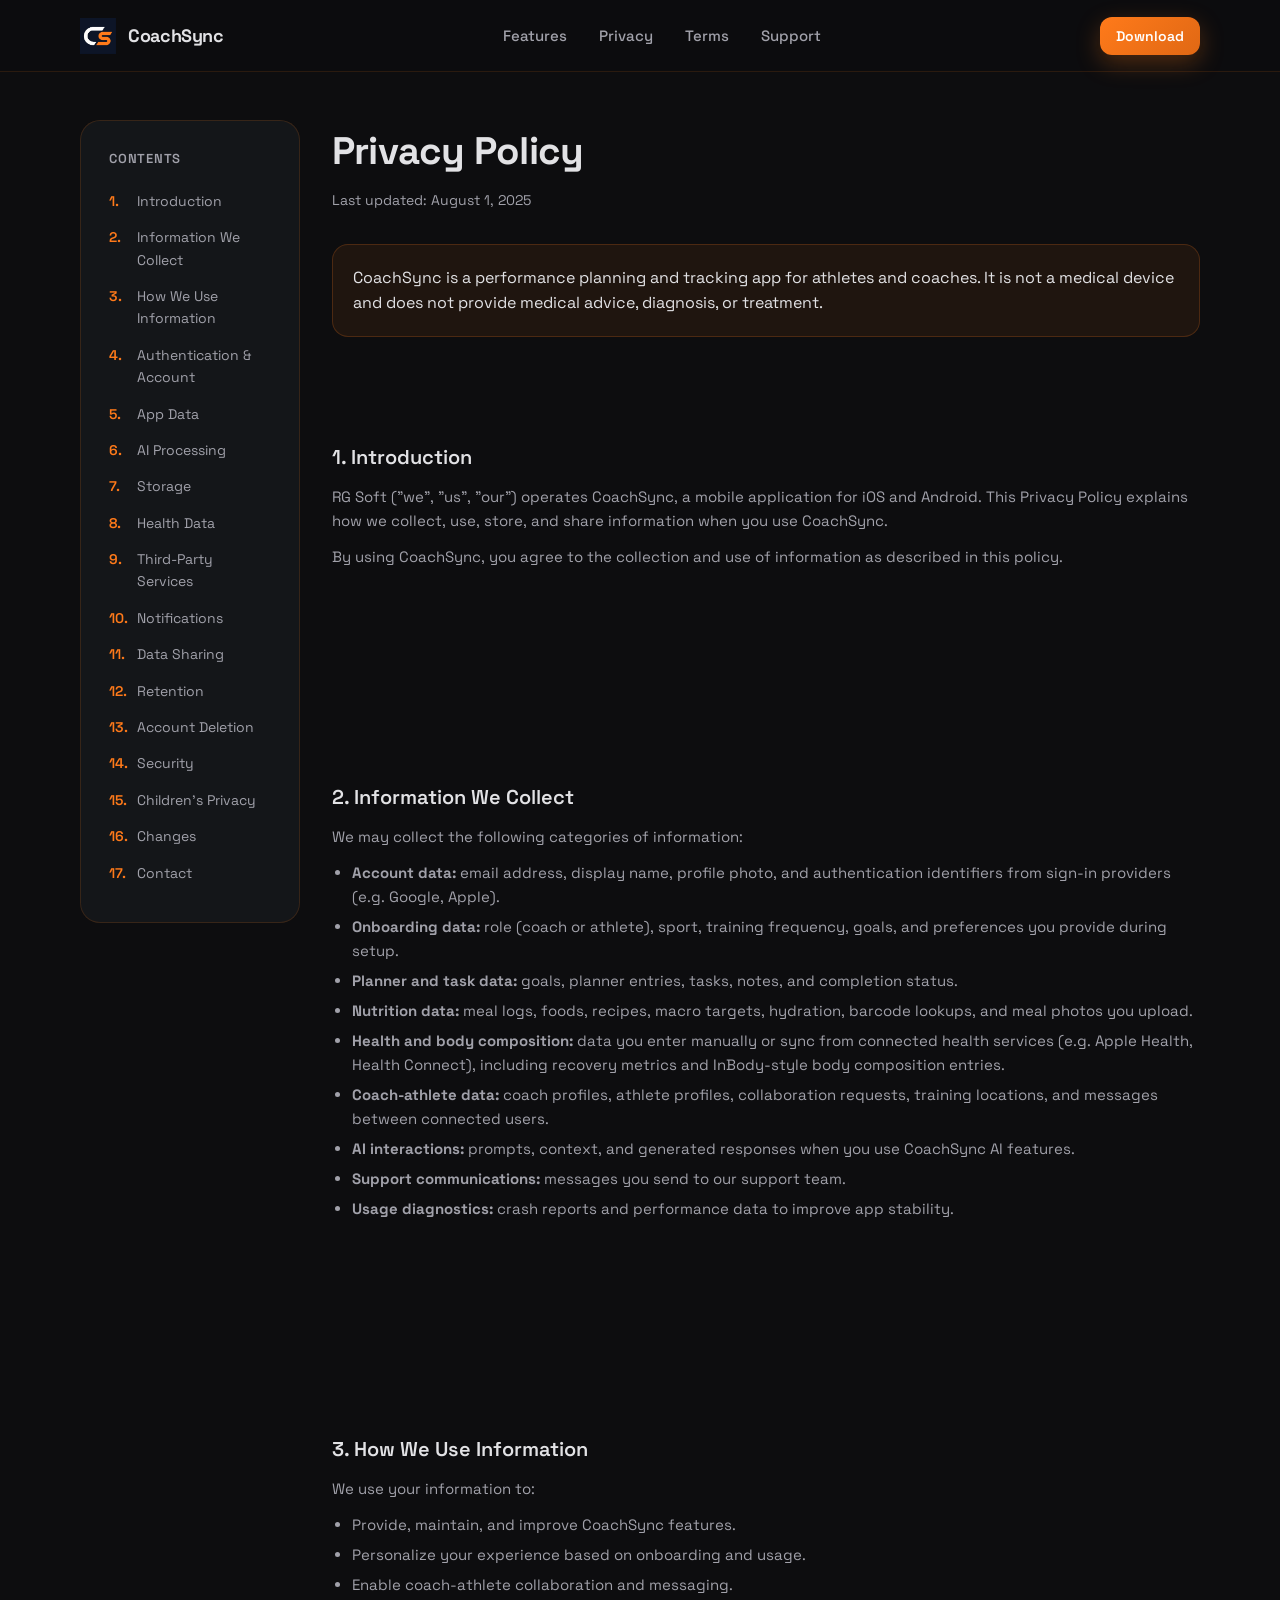
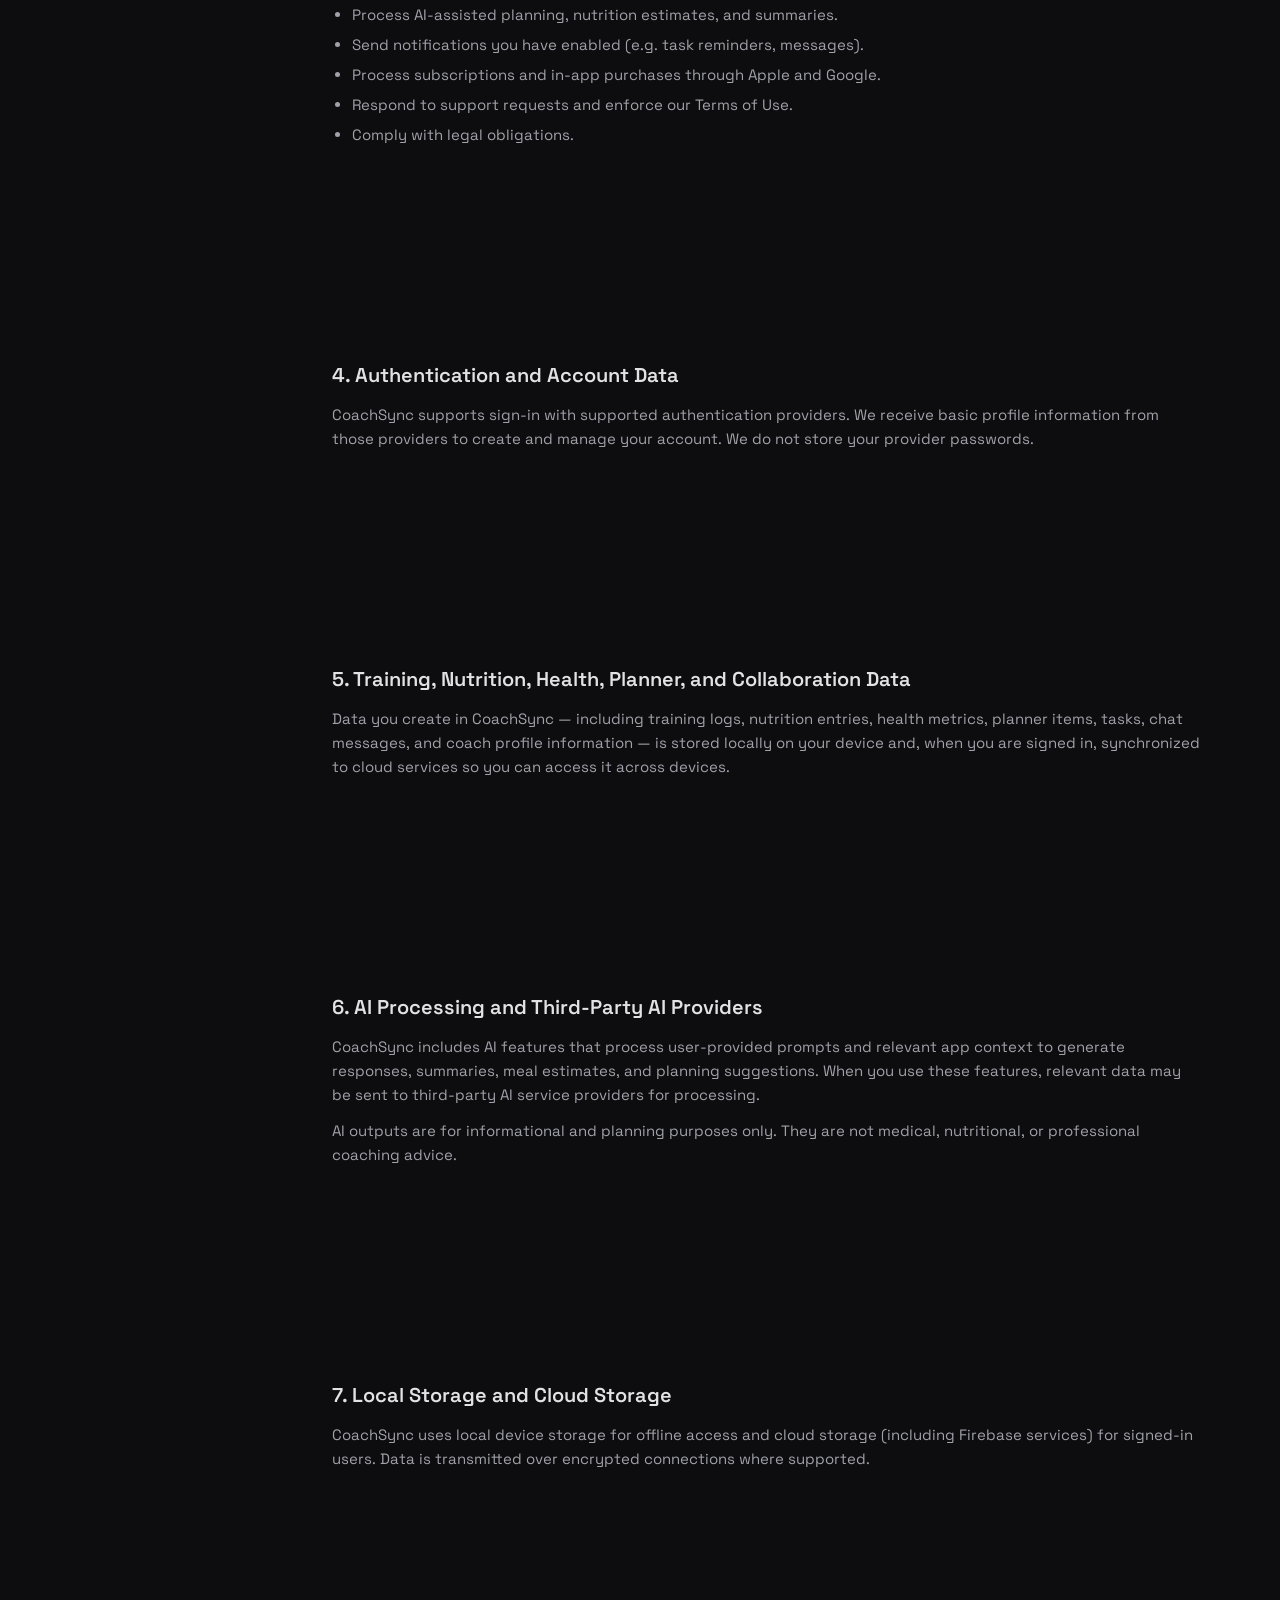
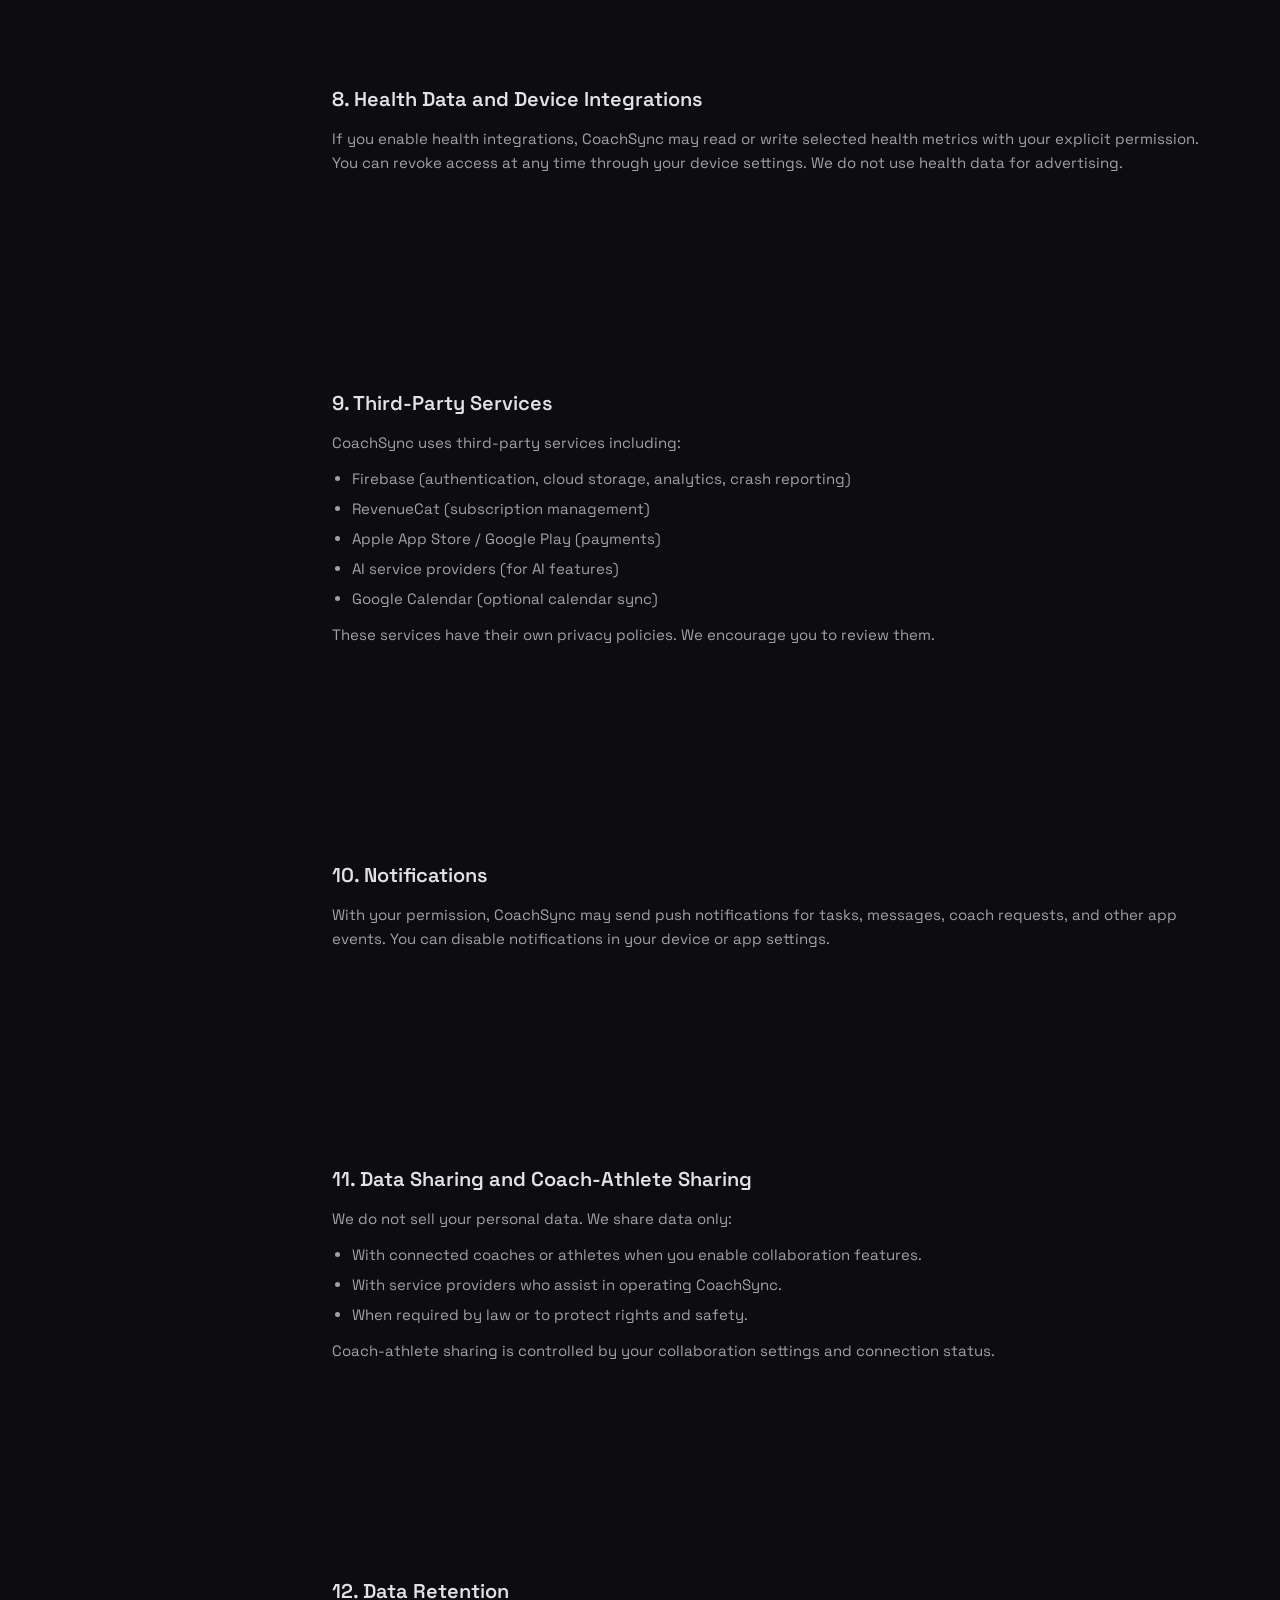
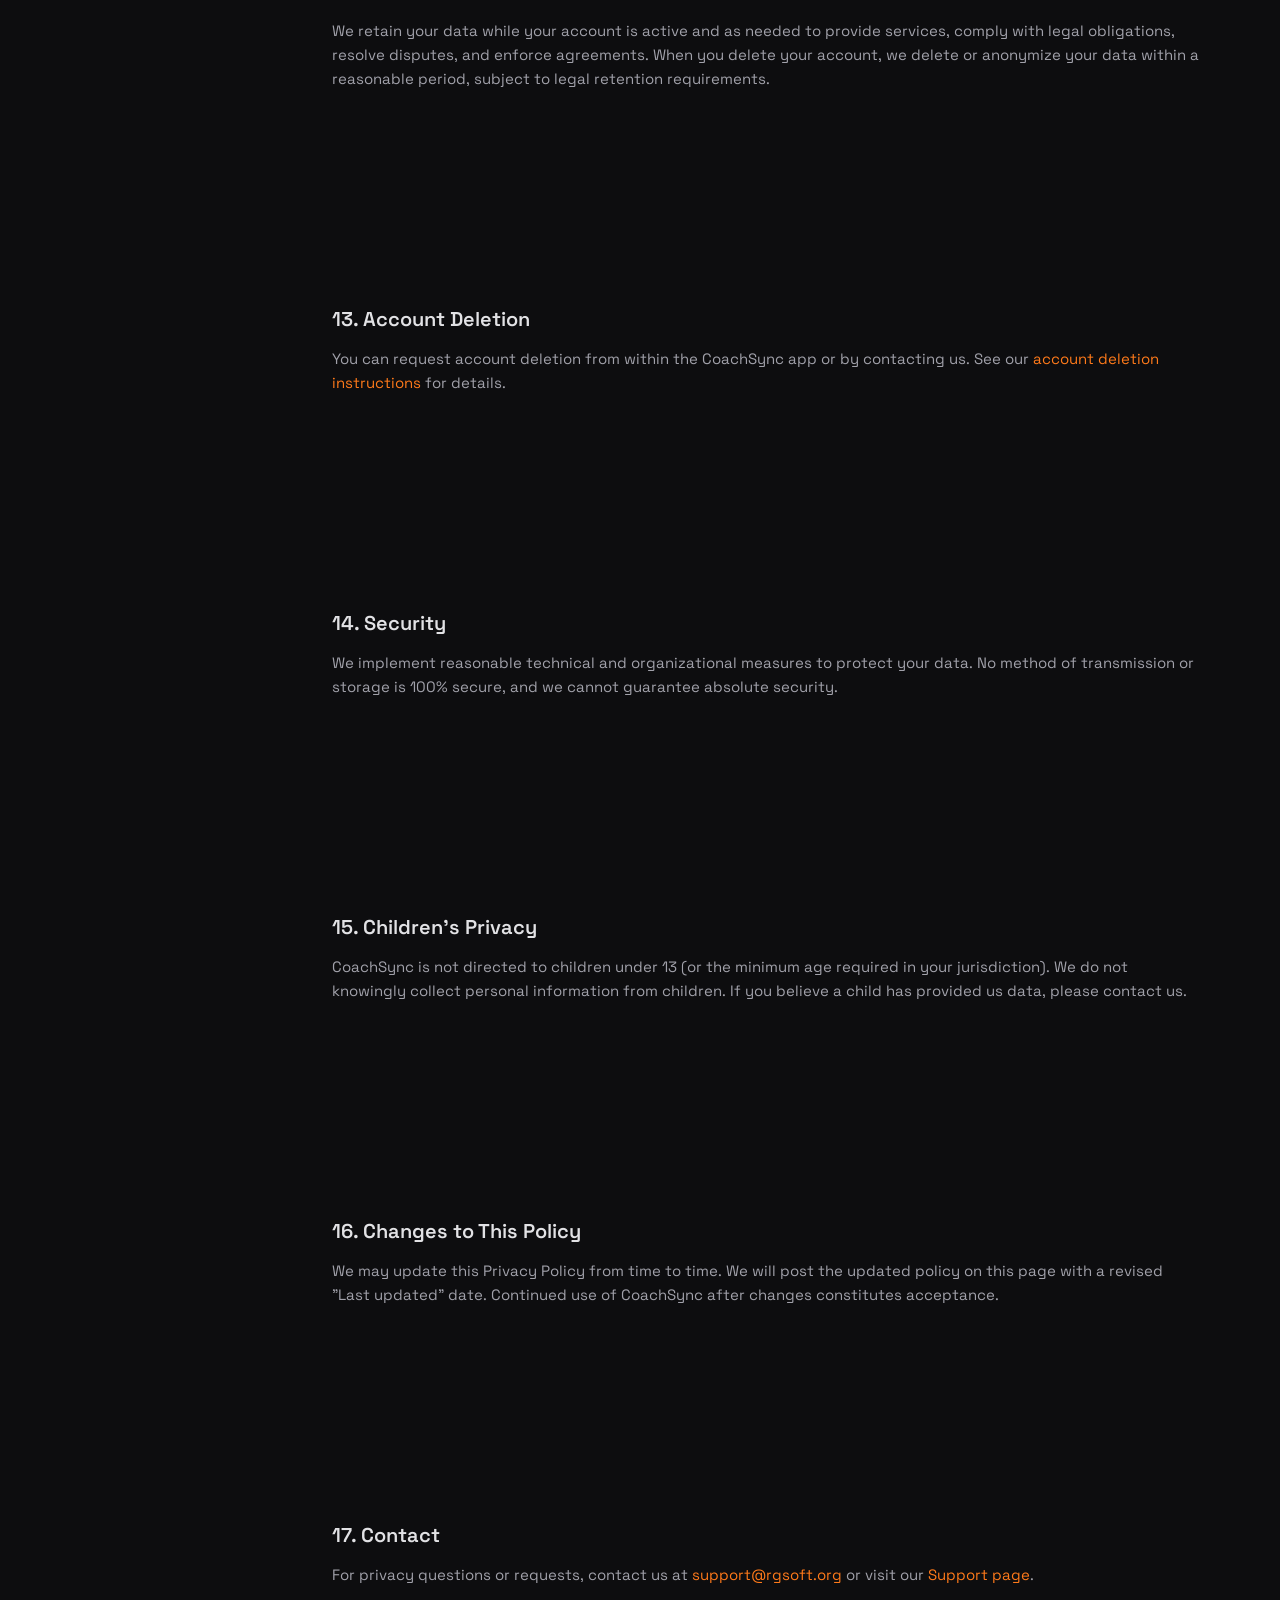
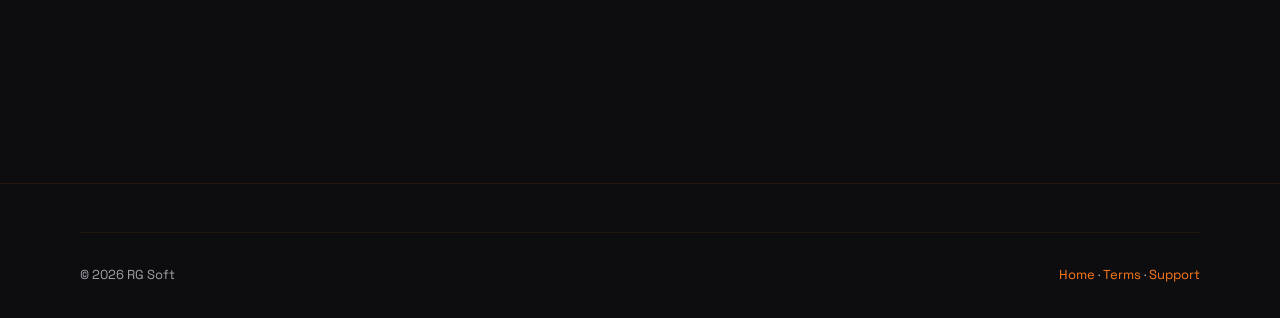
==== privacy.html @ 38e57199 "Initial CoachSync marketing website. Landing, privacy, terms, support pages for coachsync.rgsoft.org" ====
<!DOCTYPE html>
<html lang="en">
<head>
  <meta charset="UTF-8">
  <meta name="viewport" content="width=device-width, initial-scale=1.0">
  <meta name="description" content="CoachSync Privacy Policy — how we collect, use, and protect your data.">
  <title>Privacy Policy — CoachSync</title>
  <link rel="icon" href="assets/icon.png" type="image/png">
  <link rel="stylesheet" href="css/styles.css">
</head>
<body>
  <header class="site-header">
    <div class="container header-inner">
      <a href="index.html" class="logo-link">
        <img src="assets/icon.png" alt="CoachSync" width="36" height="36">
        <span class="logo-text">CoachSync</span>
      </a>
      <nav class="nav-desktop" aria-label="Main">
        <a href="index.html#features">Features</a>
        <a href="privacy.html">Privacy</a>
        <a href="terms.html">Terms</a>
        <a href="support.html">Support</a>
      </nav>
      <div class="nav-actions">
        <a href="index.html#download" class="btn btn-primary btn-sm">Download</a>
        <button class="nav-toggle" aria-label="Open menu" aria-expanded="false">
          <span></span><span></span><span></span>
        </button>
      </div>
    </div>
    <nav class="nav-mobile" aria-label="Mobile">
      <a href="index.html">Home</a>
      <a href="privacy.html">Privacy</a>
      <a href="terms.html">Terms</a>
      <a href="support.html">Support</a>
    </nav>
  </header>

  <main class="legal-page">
    <div class="container legal-layout">
      <aside class="legal-toc glass-card" aria-label="Table of contents">
        <h2>Contents</h2>
        <ol>
          <li><a href="#intro">Introduction</a></li>
          <li><a href="#collected">Information We Collect</a></li>
          <li><a href="#use">How We Use Information</a></li>
          <li><a href="#auth">Authentication &amp; Account</a></li>
          <li><a href="#app-data">App Data</a></li>
          <li><a href="#ai">AI Processing</a></li>
          <li><a href="#storage">Storage</a></li>
          <li><a href="#health">Health Data</a></li>
          <li><a href="#third-party">Third-Party Services</a></li>
          <li><a href="#notifications">Notifications</a></li>
          <li><a href="#sharing">Data Sharing</a></li>
          <li><a href="#retention">Retention</a></li>
          <li><a href="#deletion">Account Deletion</a></li>
          <li><a href="#security">Security</a></li>
          <li><a href="#children">Children's Privacy</a></li>
          <li><a href="#changes">Changes</a></li>
          <li><a href="#contact">Contact</a></li>
        </ol>
      </aside>

      <article class="legal-content">
        <h1>Privacy Policy</h1>
        <p class="legal-meta">Last updated: August 1, 2025</p>

        <div class="legal-callout">
          <p>
            CoachSync is a performance planning and tracking app for athletes
            and coaches. It is not a medical device and does not provide
            medical advice, diagnosis, or treatment.
          </p>
        </div>

        <section class="legal-section" id="intro">
          <h2>1. Introduction</h2>
          <p>
            RG Soft ("we", "us", "our") operates CoachSync, a mobile application
            for iOS and Android. This Privacy Policy explains how we collect,
            use, store, and share information when you use CoachSync.
          </p>
          <p>
            By using CoachSync, you agree to the collection and use of
            information as described in this policy.
          </p>
        </section>

        <section class="legal-section" id="collected">
          <h2>2. Information We Collect</h2>
          <p>We may collect the following categories of information:</p>
          <ul>
            <li><strong>Account data:</strong> email address, display name, profile photo, and authentication identifiers from sign-in providers (e.g. Google, Apple).</li>
            <li><strong>Onboarding data:</strong> role (coach or athlete), sport, training frequency, goals, and preferences you provide during setup.</li>
            <li><strong>Planner and task data:</strong> goals, planner entries, tasks, notes, and completion status.</li>
            <li><strong>Nutrition data:</strong> meal logs, foods, recipes, macro targets, hydration, barcode lookups, and meal photos you upload.</li>
            <li><strong>Health and body composition:</strong> data you enter manually or sync from connected health services (e.g. Apple Health, Health Connect), including recovery metrics and InBody-style body composition entries.</li>
            <li><strong>Coach-athlete data:</strong> coach profiles, athlete profiles, collaboration requests, training locations, and messages between connected users.</li>
            <li><strong>AI interactions:</strong> prompts, context, and generated responses when you use CoachSync AI features.</li>
            <li><strong>Support communications:</strong> messages you send to our support team.</li>
            <li><strong>Usage diagnostics:</strong> crash reports and performance data to improve app stability.</li>
          </ul>
        </section>

        <section class="legal-section" id="use">
          <h2>3. How We Use Information</h2>
          <p>We use your information to:</p>
          <ul>
            <li>Provide, maintain, and improve CoachSync features.</li>
            <li>Personalize your experience based on onboarding and usage.</li>
            <li>Enable coach-athlete collaboration and messaging.</li>
            <li>Process AI-assisted planning, nutrition estimates, and summaries.</li>
            <li>Send notifications you have enabled (e.g. task reminders, messages).</li>
            <li>Process subscriptions and in-app purchases through Apple and Google.</li>
            <li>Respond to support requests and enforce our Terms of Use.</li>
            <li>Comply with legal obligations.</li>
          </ul>
        </section>

        <section class="legal-section" id="auth">
          <h2>4. Authentication and Account Data</h2>
          <p>
            CoachSync supports sign-in with supported authentication providers.
            We receive basic profile information from those providers to create
            and manage your account. We do not store your provider passwords.
          </p>
        </section>

        <section class="legal-section" id="app-data">
          <h2>5. Training, Nutrition, Health, Planner, and Collaboration Data</h2>
          <p>
            Data you create in CoachSync — including training logs, nutrition
            entries, health metrics, planner items, tasks, chat messages, and
            coach profile information — is stored locally on your device and,
            when you are signed in, synchronized to cloud services so you can
            access it across devices.
          </p>
        </section>

        <section class="legal-section" id="ai">
          <h2>6. AI Processing and Third-Party AI Providers</h2>
          <p>
            CoachSync includes AI features that process user-provided prompts
            and relevant app context to generate responses, summaries, meal
            estimates, and planning suggestions. When you use these features,
            relevant data may be sent to third-party AI service providers for
            processing.
          </p>
          <p>
            AI outputs are for informational and planning purposes only. They
            are not medical, nutritional, or professional coaching advice.
          </p>
        </section>

        <section class="legal-section" id="storage">
          <h2>7. Local Storage and Cloud Storage</h2>
          <p>
            CoachSync uses local device storage for offline access and cloud
            storage (including Firebase services) for signed-in users. Data is
            transmitted over encrypted connections where supported.
          </p>
        </section>

        <section class="legal-section" id="health">
          <h2>8. Health Data and Device Integrations</h2>
          <p>
            If you enable health integrations, CoachSync may read or write
            selected health metrics with your explicit permission. You can
            revoke access at any time through your device settings. We do not
            use health data for advertising.
          </p>
        </section>

        <section class="legal-section" id="third-party">
          <h2>9. Third-Party Services</h2>
          <p>CoachSync uses third-party services including:</p>
          <ul>
            <li>Firebase (authentication, cloud storage, analytics, crash reporting)</li>
            <li>RevenueCat (subscription management)</li>
            <li>Apple App Store / Google Play (payments)</li>
            <li>AI service providers (for AI features)</li>
            <li>Google Calendar (optional calendar sync)</li>
          </ul>
          <p>
            These services have their own privacy policies. We encourage you to
            review them.
          </p>
        </section>

        <section class="legal-section" id="notifications">
          <h2>10. Notifications</h2>
          <p>
            With your permission, CoachSync may send push notifications for
            tasks, messages, coach requests, and other app events. You can
            disable notifications in your device or app settings.
          </p>
        </section>

        <section class="legal-section" id="sharing">
          <h2>11. Data Sharing and Coach-Athlete Sharing</h2>
          <p>
            We do not sell your personal data. We share data only:
          </p>
          <ul>
            <li>With connected coaches or athletes when you enable collaboration features.</li>
            <li>With service providers who assist in operating CoachSync.</li>
            <li>When required by law or to protect rights and safety.</li>
          </ul>
          <p>
            Coach-athlete sharing is controlled by your collaboration settings
            and connection status.
          </p>
        </section>

        <section class="legal-section" id="retention">
          <h2>12. Data Retention</h2>
          <p>
            We retain your data while your account is active and as needed to
            provide services, comply with legal obligations, resolve disputes,
            and enforce agreements. When you delete your account, we delete or
            anonymize your data within a reasonable period, subject to legal
            retention requirements.
          </p>
        </section>

        <section class="legal-section" id="deletion">
          <h2>13. Account Deletion</h2>
          <p>
            You can request account deletion from within the CoachSync app or
            by contacting us. See our
            <a href="support.html#delete-account">account deletion instructions</a>
            for details.
          </p>
        </section>

        <section class="legal-section" id="security">
          <h2>14. Security</h2>
          <p>
            We implement reasonable technical and organizational measures to
            protect your data. No method of transmission or storage is 100%
            secure, and we cannot guarantee absolute security.
          </p>
        </section>

        <section class="legal-section" id="children">
          <h2>15. Children's Privacy</h2>
          <p>
            CoachSync is not directed to children under 13 (or the minimum age
            required in your jurisdiction). We do not knowingly collect personal
            information from children. If you believe a child has provided us
            data, please contact us.
          </p>
        </section>

        <section class="legal-section" id="changes">
          <h2>16. Changes to This Policy</h2>
          <p>
            We may update this Privacy Policy from time to time. We will post
            the updated policy on this page with a revised "Last updated" date.
            Continued use of CoachSync after changes constitutes acceptance.
          </p>
        </section>

        <section class="legal-section" id="contact">
          <h2>17. Contact</h2>
          <p>
            For privacy questions or requests, contact us at
            <a data-contact-email href="mailto:support@rgsoft.org">support@rgsoft.org</a>
            or visit our <a href="support.html">Support page</a>.
          </p>
        </section>
      </article>
    </div>
  </main>

  <footer class="site-footer">
    <div class="container footer-bottom">
      <span>&copy; <span id="year"></span> RG Soft</span>
      <nav aria-label="Footer">
        <a href="index.html">Home</a> &middot;
        <a href="terms.html">Terms</a> &middot;
        <a href="support.html">Support</a>
      </nav>
    </div>
  </footer>

  <script src="js/config.js"></script>
  <script src="js/main.js"></script>
  <script>document.getElementById('year').textContent = new Date().getFullYear();</script>
</body>
</html>
---- css/styles.css ----
/* CoachSync marketing site — orange brand from design_system.dart */

@import url('https://fonts.googleapis.com/css2?family=Space+Grotesk:wght@400;500;600;700&display=swap');

:root {
  --primary: #ff7a1a;
  --primary-dark: #e06814;
  --primary-soft: #ff9b4d;
  --primary-muted: #ffede0;
  --cta: #22c55e;
  --cta-dark: #16a34a;
  --bg: #0d0d0f;
  --surface-low: #111316;
  --surface: #16181c;
  --surface-high: #1e2227;
  --text: #e2e2e5;
  --text-secondary: #a1a1aa;
  --outline: #414754;
  --gold: #d4af37;
  --error: #ffb4ab;
  --radius-sm: 12px;
  --radius-md: 16px;
  --radius-lg: 20px;
  --radius-xl: 24px;
  --radius-phone: 32px;
  --max-width: 1120px;
  --nav-height: 72px;
}

*,
*::before,
*::after {
  box-sizing: border-box;
  margin: 0;
  padding: 0;
}

html {
  scroll-behavior: smooth;
}

body {
  font-family: 'Space Grotesk', system-ui, sans-serif;
  background: var(--bg);
  color: var(--text);
  line-height: 1.6;
  font-size: 16px;
  -webkit-font-smoothing: antialiased;
}

a {
  color: var(--primary);
  text-decoration: none;
  transition: color 0.2s;
}

a:hover {
  color: var(--primary-soft);
}

img {
  max-width: 100%;
  height: auto;
  display: block;
}

.container {
  width: min(100% - 2rem, var(--max-width));
  margin-inline: auto;
}

/* Header */
.site-header {
  position: fixed;
  top: 0;
  left: 0;
  right: 0;
  z-index: 100;
  height: var(--nav-height);
  background: rgba(13, 13, 15, 0.85);
  backdrop-filter: blur(16px);
  border-bottom: 1px solid rgba(255, 122, 26, 0.12);
}

.header-inner {
  display: flex;
  align-items: center;
  justify-content: space-between;
  height: var(--nav-height);
}

.logo-link {
  display: flex;
  align-items: center;
  gap: 0.75rem;
}

.logo-link img {
  height: 36px;
  width: auto;
}

.logo-text {
  font-weight: 700;
  font-size: 1.125rem;
  color: var(--text);
  letter-spacing: -0.02em;
}

.nav-desktop {
  display: none;
  align-items: center;
  gap: 2rem;
}

.nav-desktop a {
  color: var(--text-secondary);
  font-size: 0.9375rem;
  font-weight: 500;
}

.nav-desktop a:hover {
  color: var(--text);
}

.nav-actions {
  display: flex;
  align-items: center;
  gap: 0.75rem;
}

.nav-toggle {
  display: flex;
  flex-direction: column;
  gap: 5px;
  background: none;
  border: none;
  cursor: pointer;
  padding: 8px;
}

.nav-toggle span {
  display: block;
  width: 22px;
  height: 2px;
  background: var(--text);
  border-radius: 1px;
  transition: transform 0.2s, opacity 0.2s;
}

.nav-toggle[aria-expanded='true'] span:nth-child(1) {
  transform: translateY(7px) rotate(45deg);
}

.nav-toggle[aria-expanded='true'] span:nth-child(2) {
  opacity: 0;
}

.nav-toggle[aria-expanded='true'] span:nth-child(3) {
  transform: translateY(-7px) rotate(-45deg);
}

.nav-mobile {
  display: none;
  position: fixed;
  top: var(--nav-height);
  left: 0;
  right: 0;
  background: rgba(13, 13, 15, 0.98);
  backdrop-filter: blur(16px);
  border-bottom: 1px solid rgba(255, 122, 26, 0.12);
  padding: 1.5rem;
  flex-direction: column;
  gap: 1rem;
}

.nav-mobile.is-open {
  display: flex;
}

.nav-mobile a {
  color: var(--text-secondary);
  font-weight: 500;
  padding: 0.5rem 0;
}

.nav-mobile a:hover {
  color: var(--text);
}

/* Buttons */
.btn {
  display: inline-flex;
  align-items: center;
  justify-content: center;
  gap: 0.5rem;
  padding: 0.75rem 1.25rem;
  font-family: inherit;
  font-size: 0.9375rem;
  font-weight: 600;
  border-radius: var(--radius-sm);
  border: none;
  cursor: pointer;
  transition: transform 0.15s, box-shadow 0.15s, opacity 0.15s;
  text-decoration: none;
}

.btn:hover {
  transform: translateY(-1px);
}

.btn-primary {
  background: linear-gradient(
    135deg,
    var(--primary) 0%,
    var(--primary-dark) 100%
  );
  color: #fff;
  box-shadow: 0 8px 24px rgba(255, 122, 26, 0.28);
}

.btn-primary:hover {
  color: #fff;
  box-shadow: 0 12px 32px rgba(255, 122, 26, 0.36);
}

.btn-cta {
  background: linear-gradient(135deg, var(--cta) 0%, var(--cta-dark) 100%);
  color: #fff;
  box-shadow: 0 8px 24px rgba(34, 197, 94, 0.24);
}

.btn-cta:hover {
  color: #fff;
}

.btn-outline {
  background: transparent;
  color: var(--text);
  border: 1px solid rgba(255, 122, 26, 0.3);
}

.btn-outline:hover {
  color: var(--primary);
  border-color: var(--primary);
}

.btn-sm {
  padding: 0.5rem 1rem;
  font-size: 0.875rem;
}

.btn-lg {
  padding: 1rem 1.75rem;
  font-size: 1rem;
}

.btn[disabled],
.store-btn.is-disabled {
  opacity: 0.45;
  cursor: not-allowed;
  pointer-events: none;
}

/* Store buttons */
.store-buttons {
  display: flex;
  flex-wrap: wrap;
  gap: 0.75rem;
}

.store-btn {
  display: inline-flex;
  align-items: center;
  gap: 0.625rem;
  padding: 0.625rem 1.125rem;
  background: var(--surface-high);
  border: 1px solid rgba(255, 122, 26, 0.2);
  border-radius: var(--radius-sm);
  color: var(--text);
  font-size: 0.8125rem;
  transition: border-color 0.2s, background 0.2s;
}

.store-btn:hover:not(.is-disabled) {
  border-color: var(--primary);
  background: rgba(255, 122, 26, 0.08);
  color: var(--text);
}

.store-btn svg {
  width: 24px;
  height: 24px;
  flex-shrink: 0;
}

.store-btn-text {
  display: flex;
  flex-direction: column;
  align-items: flex-start;
  line-height: 1.2;
}

.store-btn-label {
  font-size: 0.625rem;
  color: var(--text-secondary);
  text-transform: uppercase;
  letter-spacing: 0.04em;
}

.store-btn-name {
  font-weight: 600;
  font-size: 0.9375rem;
}

/* Hero */
.hero {
  position: relative;
  min-height: 100vh;
  padding-top: calc(var(--nav-height) + 3rem);
  padding-bottom: 4rem;
  overflow: hidden;
  background:
    radial-gradient(
      circle at 70% 20%,
      rgba(255, 122, 26, 0.18),
      transparent 42%
    ),
    radial-gradient(
      circle at 20% 80%,
      rgba(34, 197, 94, 0.06),
      transparent 35%
    ),
    var(--bg);
}

.hero-grid {
  display: grid;
  gap: 3rem;
  align-items: center;
}

.hero-eyebrow {
  display: inline-block;
  font-size: 0.8125rem;
  font-weight: 600;
  text-transform: uppercase;
  letter-spacing: 0.08em;
  color: var(--primary);
  margin-bottom: 1rem;
}

.hero h1 {
  font-size: clamp(2.25rem, 5vw, 3.75rem);
  font-weight: 700;
  line-height: 1.08;
  letter-spacing: -0.03em;
  margin-bottom: 1.25rem;
}

.hero-lead {
  font-size: clamp(1rem, 2vw, 1.1875rem);
  color: var(--text-secondary);
  max-width: 32rem;
  margin-bottom: 2rem;
}

.hero-actions {
  display: flex;
  flex-wrap: wrap;
  gap: 1rem;
  align-items: center;
}

.hero-visual {
  display: flex;
  justify-content: center;
  position: relative;
}

.phone-mockup {
  width: min(280px, 80vw);
  aspect-ratio: 9 / 19.5;
  background: var(--surface);
  border-radius: var(--radius-phone);
  border: 2px solid rgba(255, 122, 26, 0.25);
  box-shadow:
    0 0 60px rgba(255, 122, 26, 0.15),
    0 24px 48px rgba(0, 0, 0, 0.5);
  overflow: hidden;
  position: relative;
}

.phone-notch {
  position: absolute;
  top: 12px;
  left: 50%;
  transform: translateX(-50%);
  width: 80px;
  height: 24px;
  background: var(--bg);
  border-radius: 12px;
  z-index: 2;
}

.phone-screen {
  padding: 3rem 1rem 1rem;
  height: 100%;
  display: flex;
  flex-direction: column;
  gap: 0.625rem;
}

.mock-card {
  background: rgba(255, 122, 26, 0.08);
  border: 1px solid rgba(255, 122, 26, 0.15);
  border-radius: var(--radius-sm);
  padding: 0.75rem;
}

.mock-card-title {
  font-size: 0.6875rem;
  color: var(--text-secondary);
  text-transform: uppercase;
  letter-spacing: 0.06em;
  margin-bottom: 0.25rem;
}

.mock-card-value {
  font-size: 1.125rem;
  font-weight: 700;
  color: var(--primary);
}

.mock-row {
  display: grid;
  grid-template-columns: 1fr 1fr;
  gap: 0.625rem;
}

.mock-bar {
  height: 6px;
  background: rgba(255, 122, 26, 0.15);
  border-radius: 3px;
  overflow: hidden;
  margin-top: 0.375rem;
}

.mock-bar-fill {
  height: 100%;
  background: var(--primary);
  border-radius: 3px;
}

/* Sections */
section {
  padding: 5rem 0;
}

.section-header {
  text-align: center;
  max-width: 40rem;
  margin: 0 auto 3rem;
}

.section-eyebrow {
  font-size: 0.8125rem;
  font-weight: 600;
  text-transform: uppercase;
  letter-spacing: 0.08em;
  color: var(--primary);
  margin-bottom: 0.75rem;
}

.section-header h2 {
  font-size: clamp(1.75rem, 3.5vw, 2.5rem);
  font-weight: 700;
  letter-spacing: -0.02em;
  margin-bottom: 1rem;
}

.section-header p {
  color: var(--text-secondary);
  font-size: 1.0625rem;
}

/* Glass cards */
.glass-card {
  background: rgba(22, 24, 28, 0.88);
  border: 1px solid rgba(255, 122, 26, 0.15);
  backdrop-filter: blur(16px);
  border-radius: var(--radius-lg);
  padding: 1.75rem;
  transition: border-color 0.2s, box-shadow 0.2s;
}

.glass-card:hover {
  border-color: rgba(255, 122, 26, 0.3);
  box-shadow: 0 8px 32px rgba(255, 122, 26, 0.08);
}

.feature-grid {
  display: grid;
  gap: 1.5rem;
}

.feature-icon {
  width: 44px;
  height: 44px;
  display: flex;
  align-items: center;
  justify-content: center;
  background: rgba(255, 122, 26, 0.12);
  border-radius: var(--radius-sm);
  margin-bottom: 1rem;
  font-size: 1.25rem;
}

.feature-card h3 {
  font-size: 1.125rem;
  font-weight: 600;
  margin-bottom: 0.5rem;
}

.feature-card p {
  color: var(--text-secondary);
  font-size: 0.9375rem;
}

/* Audience sections */
.audience-grid {
  display: grid;
  gap: 2rem;
}

.audience-block h3 {
  font-size: 1.5rem;
  font-weight: 700;
  margin-bottom: 1.25rem;
  letter-spacing: -0.02em;
}

.audience-list {
  list-style: none;
  display: flex;
  flex-direction: column;
  gap: 0.75rem;
}

.audience-list li {
  display: flex;
  align-items: flex-start;
  gap: 0.75rem;
  color: var(--text-secondary);
  font-size: 0.9375rem;
}

.audience-list li::before {
  content: '';
  flex-shrink: 0;
  width: 6px;
  height: 6px;
  margin-top: 0.5rem;
  background: var(--primary);
  border-radius: 50%;
}

/* Screens preview */
.screens-strip {
  display: flex;
  gap: 1.25rem;
  overflow-x: auto;
  padding-bottom: 1rem;
  scroll-snap-type: x mandatory;
  -webkit-overflow-scrolling: touch;
}

.screen-preview {
  flex: 0 0 160px;
  scroll-snap-align: start;
}

.screen-preview-frame {
  aspect-ratio: 9 / 19.5;
  background: var(--surface);
  border-radius: var(--radius-md);
  border: 1px solid rgba(255, 122, 26, 0.2);
  display: flex;
  flex-direction: column;
  align-items: center;
  justify-content: center;
  gap: 0.5rem;
  padding: 1rem;
  margin-bottom: 0.75rem;
}

.screen-preview-icon {
  font-size: 1.5rem;
}

.screen-preview-label {
  font-size: 0.75rem;
  color: var(--text-secondary);
  text-align: center;
}

/* Trust section */
.trust-grid {
  display: grid;
  gap: 1.5rem;
}

.trust-item {
  display: flex;
  gap: 1rem;
  align-items: flex-start;
}

.trust-icon {
  flex-shrink: 0;
  width: 40px;
  height: 40px;
  display: flex;
  align-items: center;
  justify-content: center;
  background: rgba(34, 197, 94, 0.12);
  border-radius: var(--radius-sm);
  color: var(--cta);
  font-size: 1.125rem;
}

.trust-item h4 {
  font-size: 1rem;
  font-weight: 600;
  margin-bottom: 0.25rem;
}

.trust-item p {
  color: var(--text-secondary);
  font-size: 0.875rem;
}

/* CTA band */
.cta-band {
  text-align: center;
  padding: 5rem 0;
  background:
    radial-gradient(
      circle at 50% 50%,
      rgba(255, 122, 26, 0.12),
      transparent 60%
    ),
    var(--surface-low);
  border-top: 1px solid rgba(255, 122, 26, 0.1);
  border-bottom: 1px solid rgba(255, 122, 26, 0.1);
}

.cta-band h2 {
  font-size: clamp(1.75rem, 3vw, 2.25rem);
  font-weight: 700;
  margin-bottom: 1rem;
  letter-spacing: -0.02em;
}

.cta-band p {
  color: var(--text-secondary);
  max-width: 28rem;
  margin: 0 auto 2rem;
}

/* Footer */
.site-footer {
  padding: 3rem 0 2rem;
  border-top: 1px solid rgba(255, 122, 26, 0.1);
}

.footer-grid {
  display: grid;
  gap: 2rem;
  margin-bottom: 2rem;
}

.footer-brand p {
  color: var(--text-secondary);
  font-size: 0.875rem;
  margin-top: 0.75rem;
  max-width: 20rem;
}

.footer-links h4 {
  font-size: 0.8125rem;
  font-weight: 600;
  text-transform: uppercase;
  letter-spacing: 0.06em;
  color: var(--text-secondary);
  margin-bottom: 1rem;
}

.footer-links ul {
  list-style: none;
  display: flex;
  flex-direction: column;
  gap: 0.5rem;
}

.footer-links a {
  color: var(--text-secondary);
  font-size: 0.875rem;
}

.footer-links a:hover {
  color: var(--text);
}

.footer-bottom {
  display: flex;
  flex-wrap: wrap;
  justify-content: space-between;
  align-items: center;
  gap: 1rem;
  padding-top: 2rem;
  border-top: 1px solid rgba(255, 122, 26, 0.08);
  font-size: 0.8125rem;
  color: var(--text-secondary);
}

/* Legal pages */
.legal-page {
  padding-top: calc(var(--nav-height) + 3rem);
  padding-bottom: 4rem;
}

.legal-layout {
  display: grid;
  gap: 2rem;
}

.legal-toc {
  position: sticky;
  top: calc(var(--nav-height) + 1.5rem);
  align-self: start;
}

.legal-toc h2 {
  font-size: 0.8125rem;
  font-weight: 600;
  text-transform: uppercase;
  letter-spacing: 0.06em;
  color: var(--text-secondary);
  margin-bottom: 1rem;
}

.legal-toc ol {
  list-style: none;
  counter-reset: toc;
}

.legal-toc li {
  counter-increment: toc;
  margin-bottom: 0.375rem;
}

.legal-toc a {
  display: flex;
  gap: 0.5rem;
  color: var(--text-secondary);
  font-size: 0.875rem;
  padding: 0.25rem 0;
}

.legal-toc a::before {
  content: counter(toc) '.';
  color: var(--primary);
  font-weight: 600;
  min-width: 1.25rem;
}

.legal-toc a:hover {
  color: var(--text);
}

.legal-content h1 {
  font-size: clamp(1.75rem, 3vw, 2.5rem);
  font-weight: 700;
  margin-bottom: 0.5rem;
  letter-spacing: -0.02em;
}

.legal-meta {
  color: var(--text-secondary);
  font-size: 0.875rem;
  margin-bottom: 2rem;
}

.legal-section {
  margin-bottom: 2.5rem;
  scroll-margin-top: calc(var(--nav-height) + 1rem);
}

.legal-section h2 {
  font-size: 1.25rem;
  font-weight: 600;
  margin-bottom: 0.75rem;
  color: var(--text);
}

.legal-section p,
.legal-section li {
  color: var(--text-secondary);
  font-size: 0.9375rem;
  margin-bottom: 0.75rem;
}

.legal-section ul {
  padding-left: 1.25rem;
  margin-bottom: 0.75rem;
}

.legal-section ul li {
  margin-bottom: 0.375rem;
}

.legal-callout {
  background: rgba(255, 122, 26, 0.08);
  border: 1px solid rgba(255, 122, 26, 0.2);
  border-radius: var(--radius-md);
  padding: 1.25rem;
  margin: 1.5rem 0;
}

.legal-callout p {
  margin-bottom: 0;
  color: var(--text);
}

/* Support page */
.support-grid {
  display: grid;
  gap: 1.5rem;
}

.support-card h3 {
  font-size: 1.125rem;
  font-weight: 600;
  margin-bottom: 0.75rem;
}

.support-card p {
  color: var(--text-secondary);
  font-size: 0.9375rem;
  margin-bottom: 0.75rem;
}

.support-steps {
  list-style: none;
  counter-reset: steps;
}

.support-steps li {
  counter-increment: steps;
  display: flex;
  gap: 1rem;
  margin-bottom: 1rem;
  color: var(--text-secondary);
  font-size: 0.9375rem;
}

.support-steps li::before {
  content: counter(steps);
  flex-shrink: 0;
  width: 28px;
  height: 28px;
  display: flex;
  align-items: center;
  justify-content: center;
  background: rgba(255, 122, 26, 0.15);
  color: var(--primary);
  font-weight: 700;
  font-size: 0.8125rem;
  border-radius: 50%;
}

/* Responsive */
@media (min-width: 640px) {
  .feature-grid {
    grid-template-columns: repeat(2, 1fr);
  }

  .trust-grid {
    grid-template-columns: repeat(2, 1fr);
  }

  .footer-grid {
    grid-template-columns: 2fr 1fr 1fr;
  }
}

@media (min-width: 768px) {
  .nav-desktop {
    display: flex;
  }

  .nav-toggle {
    display: none;
  }

  .hero-grid {
    grid-template-columns: 1fr 1fr;
  }

  .audience-grid {
    grid-template-columns: 1fr 1fr;
  }

  .legal-layout {
    grid-template-columns: 220px 1fr;
  }
}

@media (min-width: 1024px) {
  .feature-grid {
    grid-template-columns: repeat(3, 1fr);
  }
}
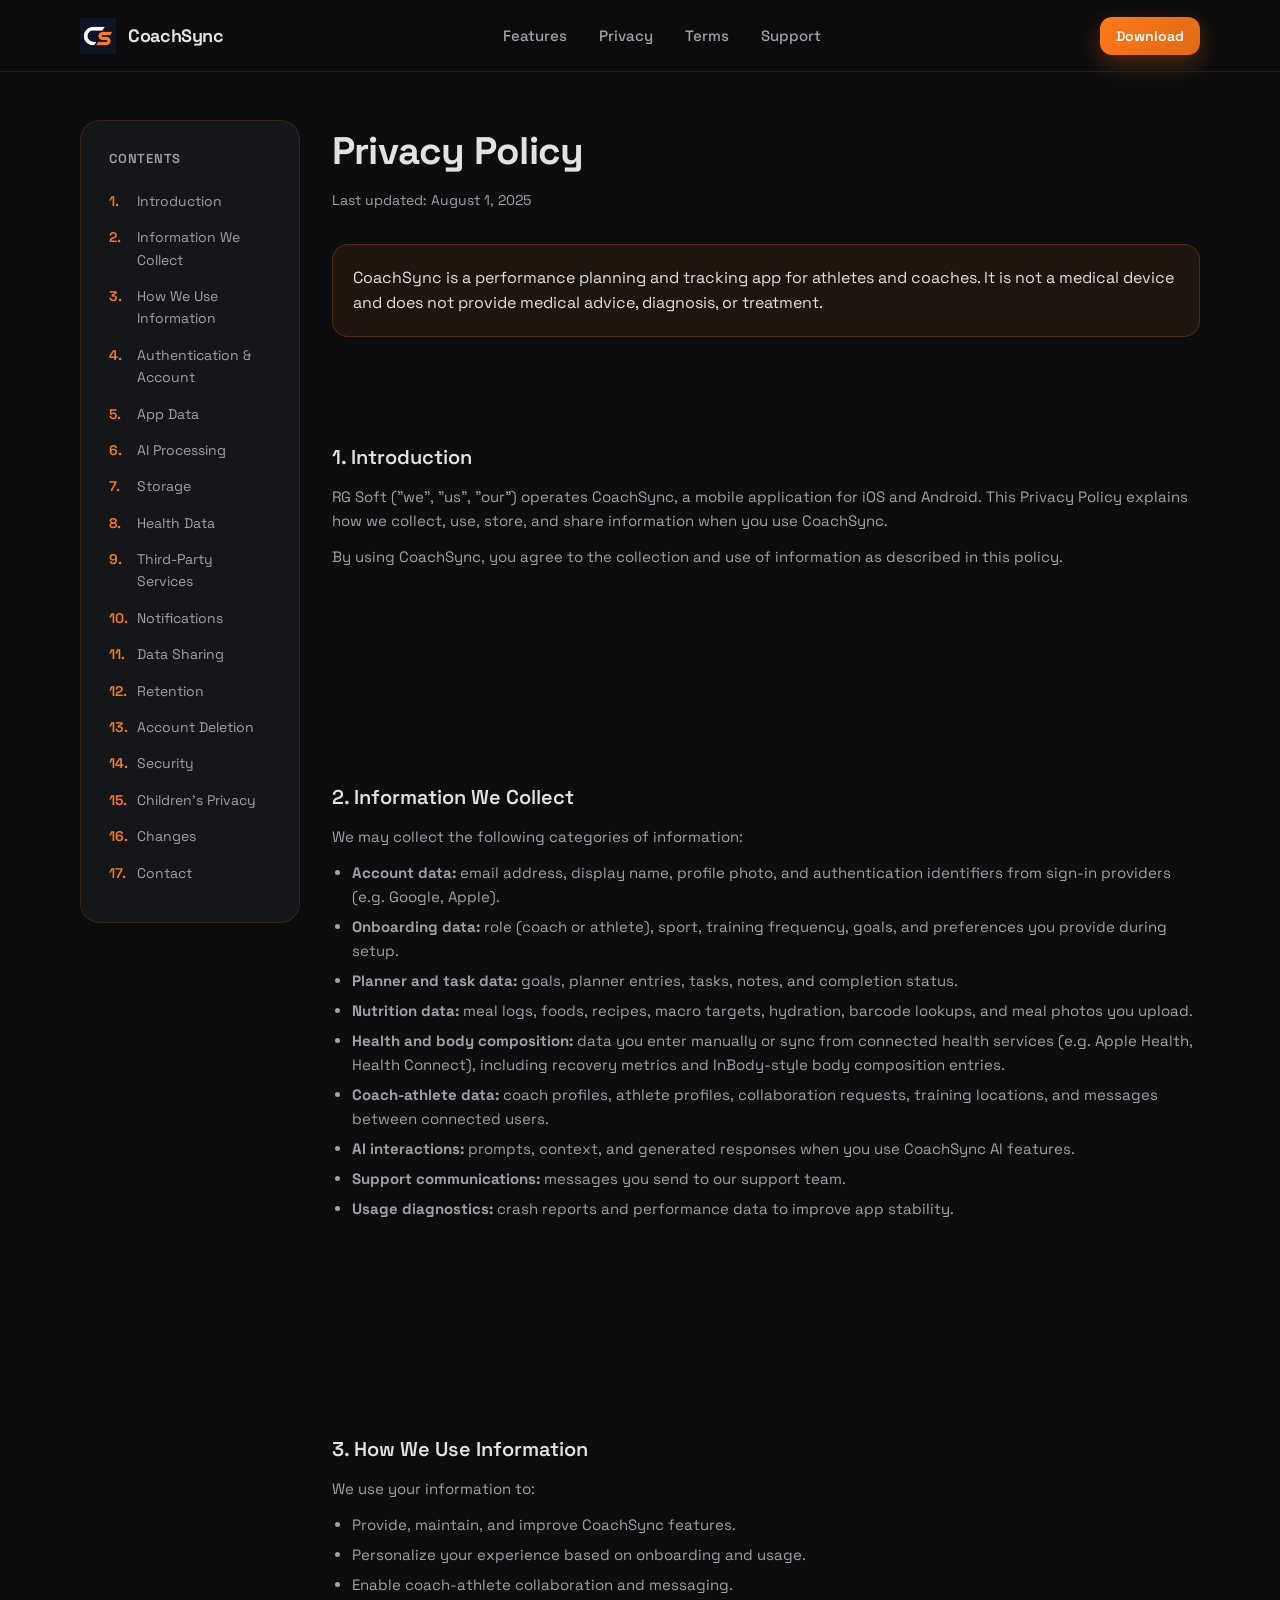
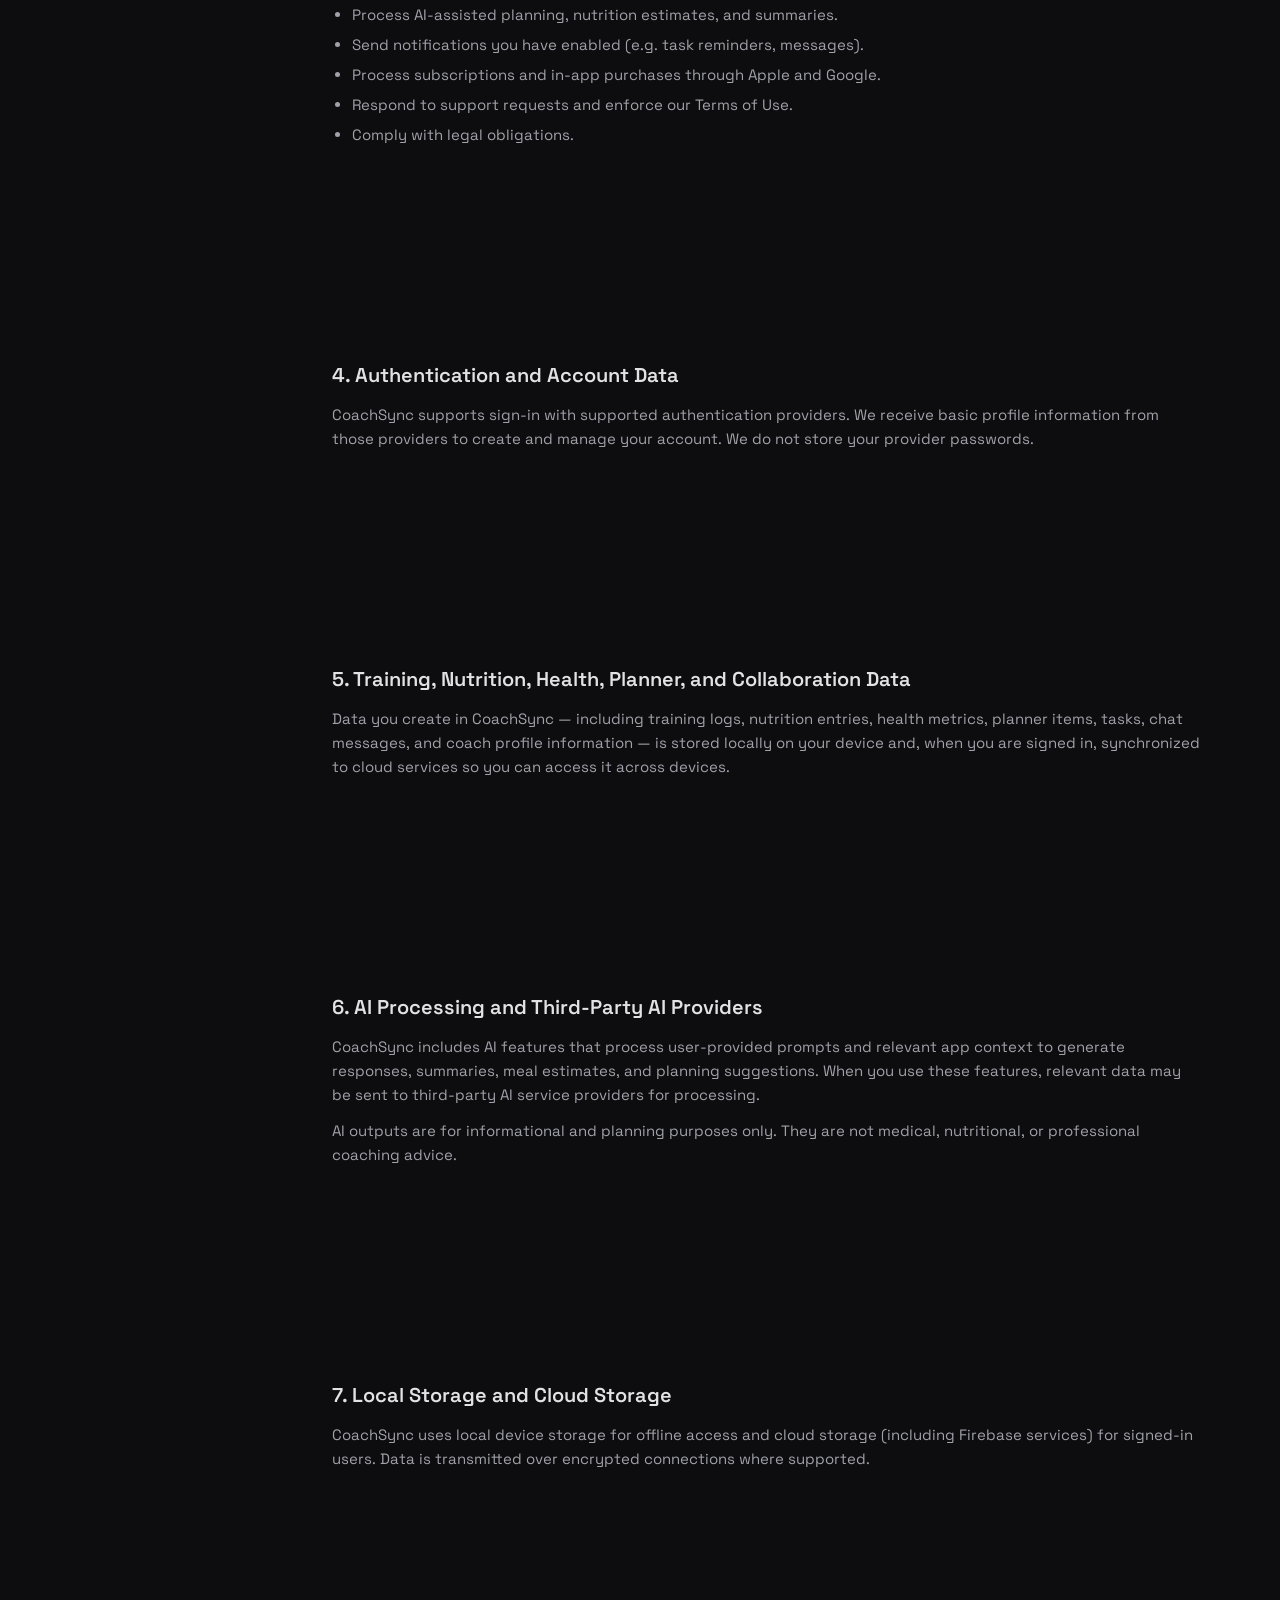
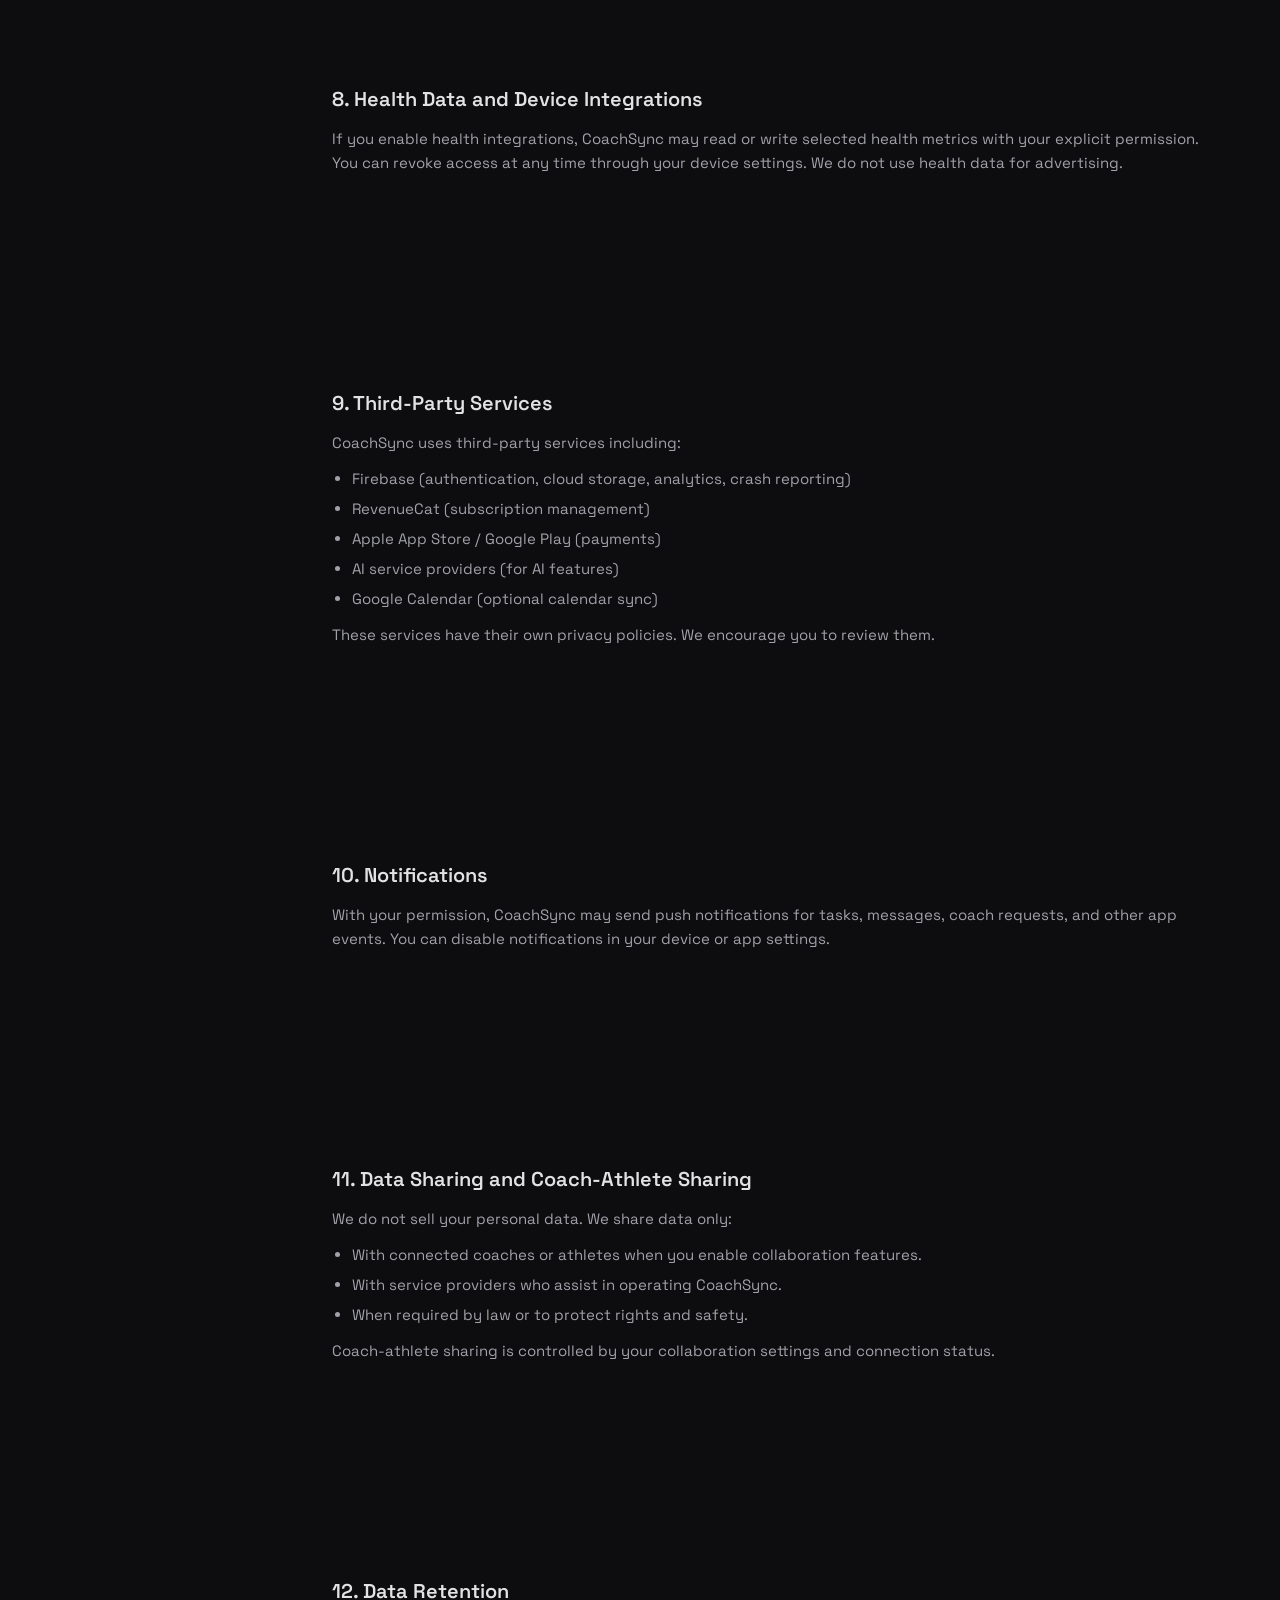
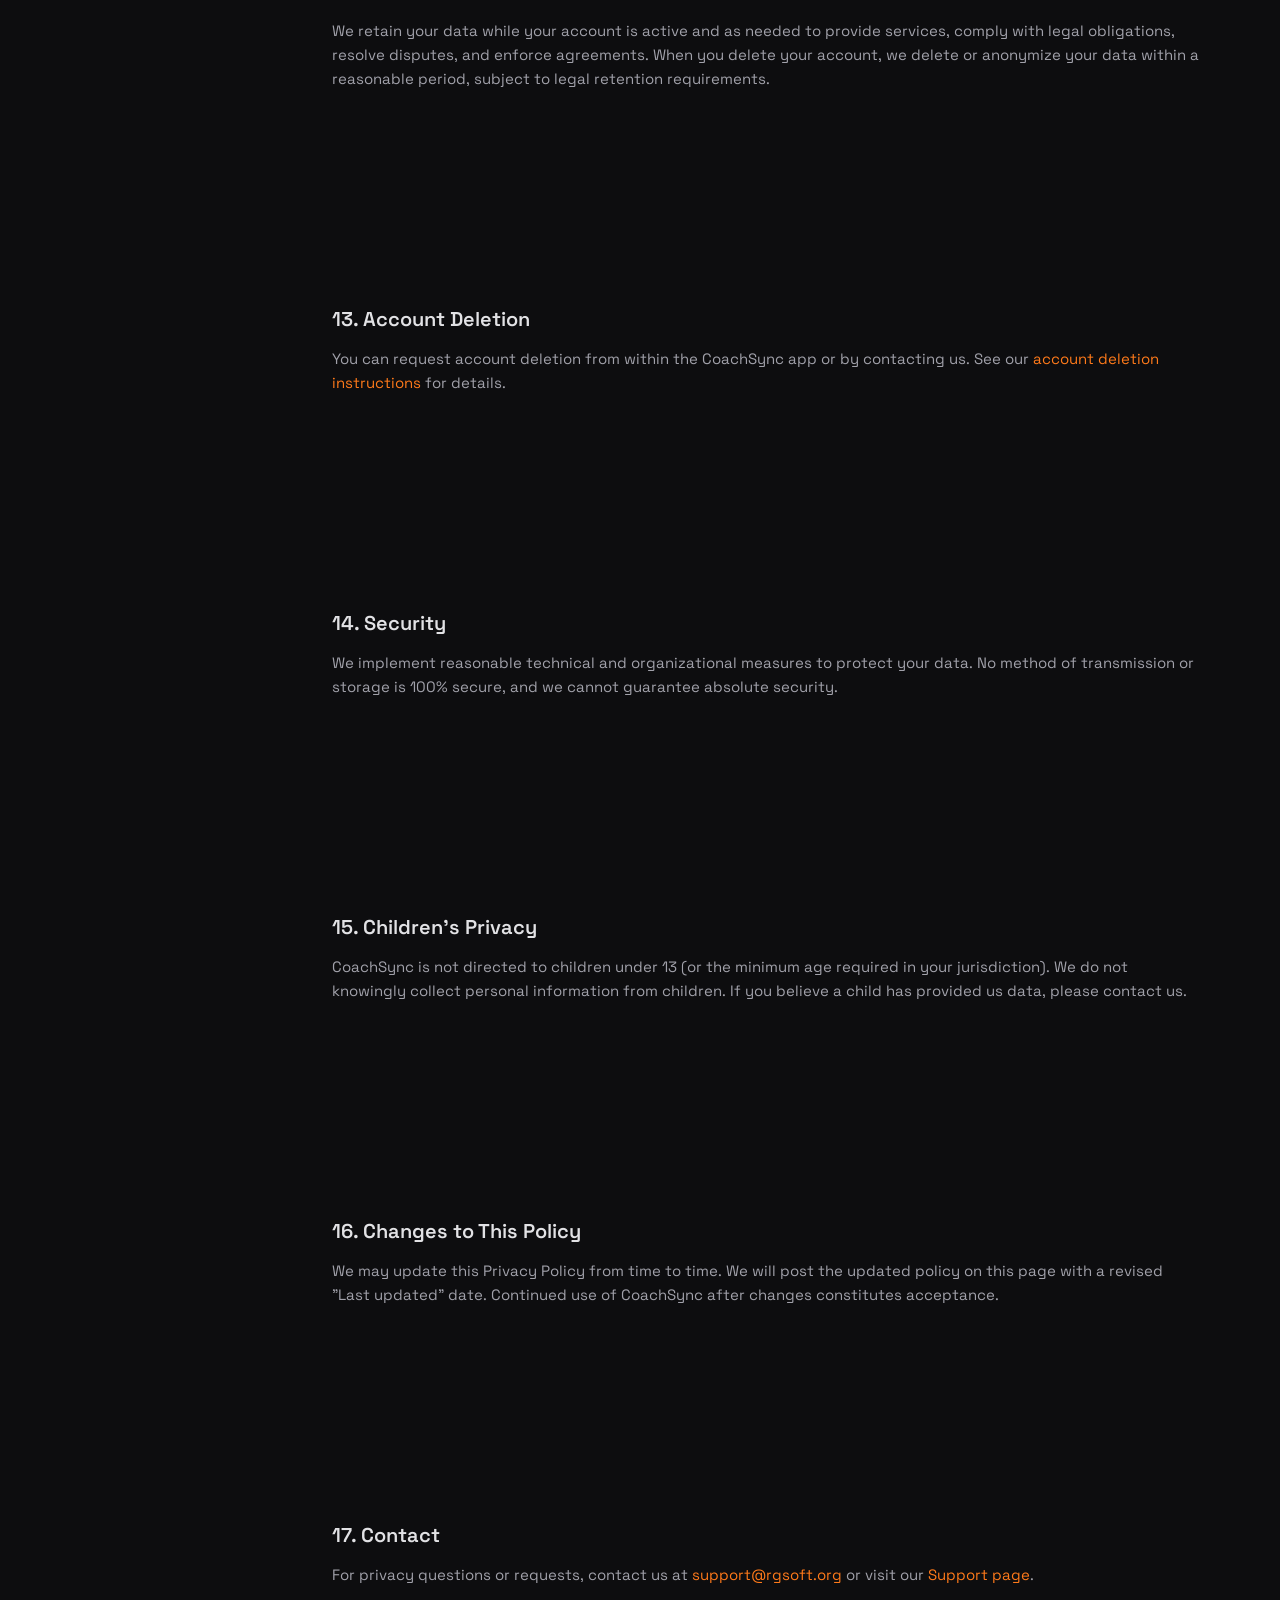
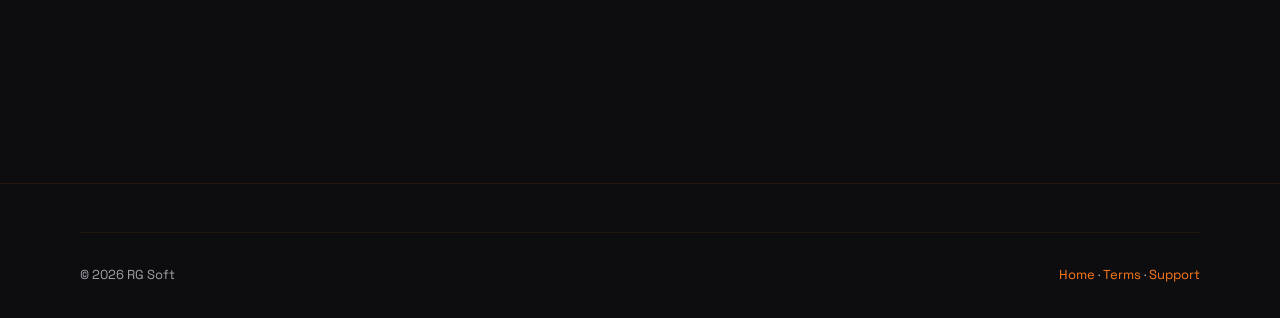
==== commit 1145f3a9: "Fix mobile privacy and terms pages covering content. The table of contents used sticky positioning i" ====
--- a/privacy.html
+++ b/privacy.html
@@ -39,8 +39,9 @@
   <main class="legal-page">
     <div class="container legal-layout">
       <aside class="legal-toc glass-card" aria-label="Table of contents">
-        <h2>Contents</h2>
-        <ol>
+        <details class="legal-toc-panel">
+          <summary><h2>Contents</h2></summary>
+          <ol>
           <li><a href="#intro">Introduction</a></li>
           <li><a href="#collected">Information We Collect</a></li>
           <li><a href="#use">How We Use Information</a></li>
@@ -58,7 +59,8 @@
           <li><a href="#children">Children's Privacy</a></li>
           <li><a href="#changes">Changes</a></li>
           <li><a href="#contact">Contact</a></li>
-        </ol>
+          </ol>
+        </details>
       </aside>
 
       <article class="legal-content">
--- a/css/styles.css
+++ b/css/styles.css
@@ -736,9 +736,46 @@
 }
 
 .legal-toc {
-  position: sticky;
-  top: calc(var(--nav-height) + 1.5rem);
   align-self: start;
+  position: static;
+}
+
+.legal-toc-panel summary {
+  list-style: none;
+  cursor: pointer;
+  display: flex;
+  align-items: center;
+  justify-content: space-between;
+  gap: 0.75rem;
+}
+
+.legal-toc-panel summary::-webkit-details-marker {
+  display: none;
+}
+
+.legal-toc-panel summary::marker {
+  content: '';
+}
+
+.legal-toc-panel summary::after {
+  content: '';
+  width: 0.45rem;
+  height: 0.45rem;
+  border-right: 2px solid var(--text-secondary);
+  border-bottom: 2px solid var(--text-secondary);
+  transform: rotate(45deg);
+  transition: transform 0.2s;
+  flex-shrink: 0;
+  margin-top: -0.2rem;
+}
+
+.legal-toc-panel[open] summary {
+  margin-bottom: 1rem;
+}
+
+.legal-toc-panel[open] summary::after {
+  transform: rotate(-135deg);
+  margin-top: 0.2rem;
 }
 
 .legal-toc h2 {
@@ -747,7 +784,8 @@
   text-transform: uppercase;
   letter-spacing: 0.06em;
   color: var(--text-secondary);
-  margin-bottom: 1rem;
+  margin-bottom: 0;
+  pointer-events: none;
 }
 
 .legal-toc ol {
@@ -777,6 +815,12 @@
 
 .legal-toc a:hover {
   color: var(--text);
+}
+
+.legal-content {
+  min-width: 0;
+  position: relative;
+  z-index: 1;
 }
 
 .legal-content h1 {
@@ -881,6 +925,12 @@
 }
 
 /* Responsive */
+@media (max-width: 767px) {
+  .legal-toc {
+    padding: 1rem 1.25rem;
+  }
+}
+
 @media (min-width: 640px) {
   .feature-grid {
     grid-template-columns: repeat(2, 1fr);
@@ -915,6 +965,25 @@
   .legal-layout {
     grid-template-columns: 220px 1fr;
   }
+
+  .legal-toc {
+    position: sticky;
+    top: calc(var(--nav-height) + 1.5rem);
+  }
+
+  .legal-toc-panel summary {
+    pointer-events: none;
+    cursor: default;
+    margin-bottom: 1rem;
+  }
+
+  .legal-toc-panel summary::after {
+    display: none;
+  }
+
+  .legal-toc-panel:not([open]) > ol {
+    display: block;
+  }
 }
 
 @media (min-width: 1024px) {
